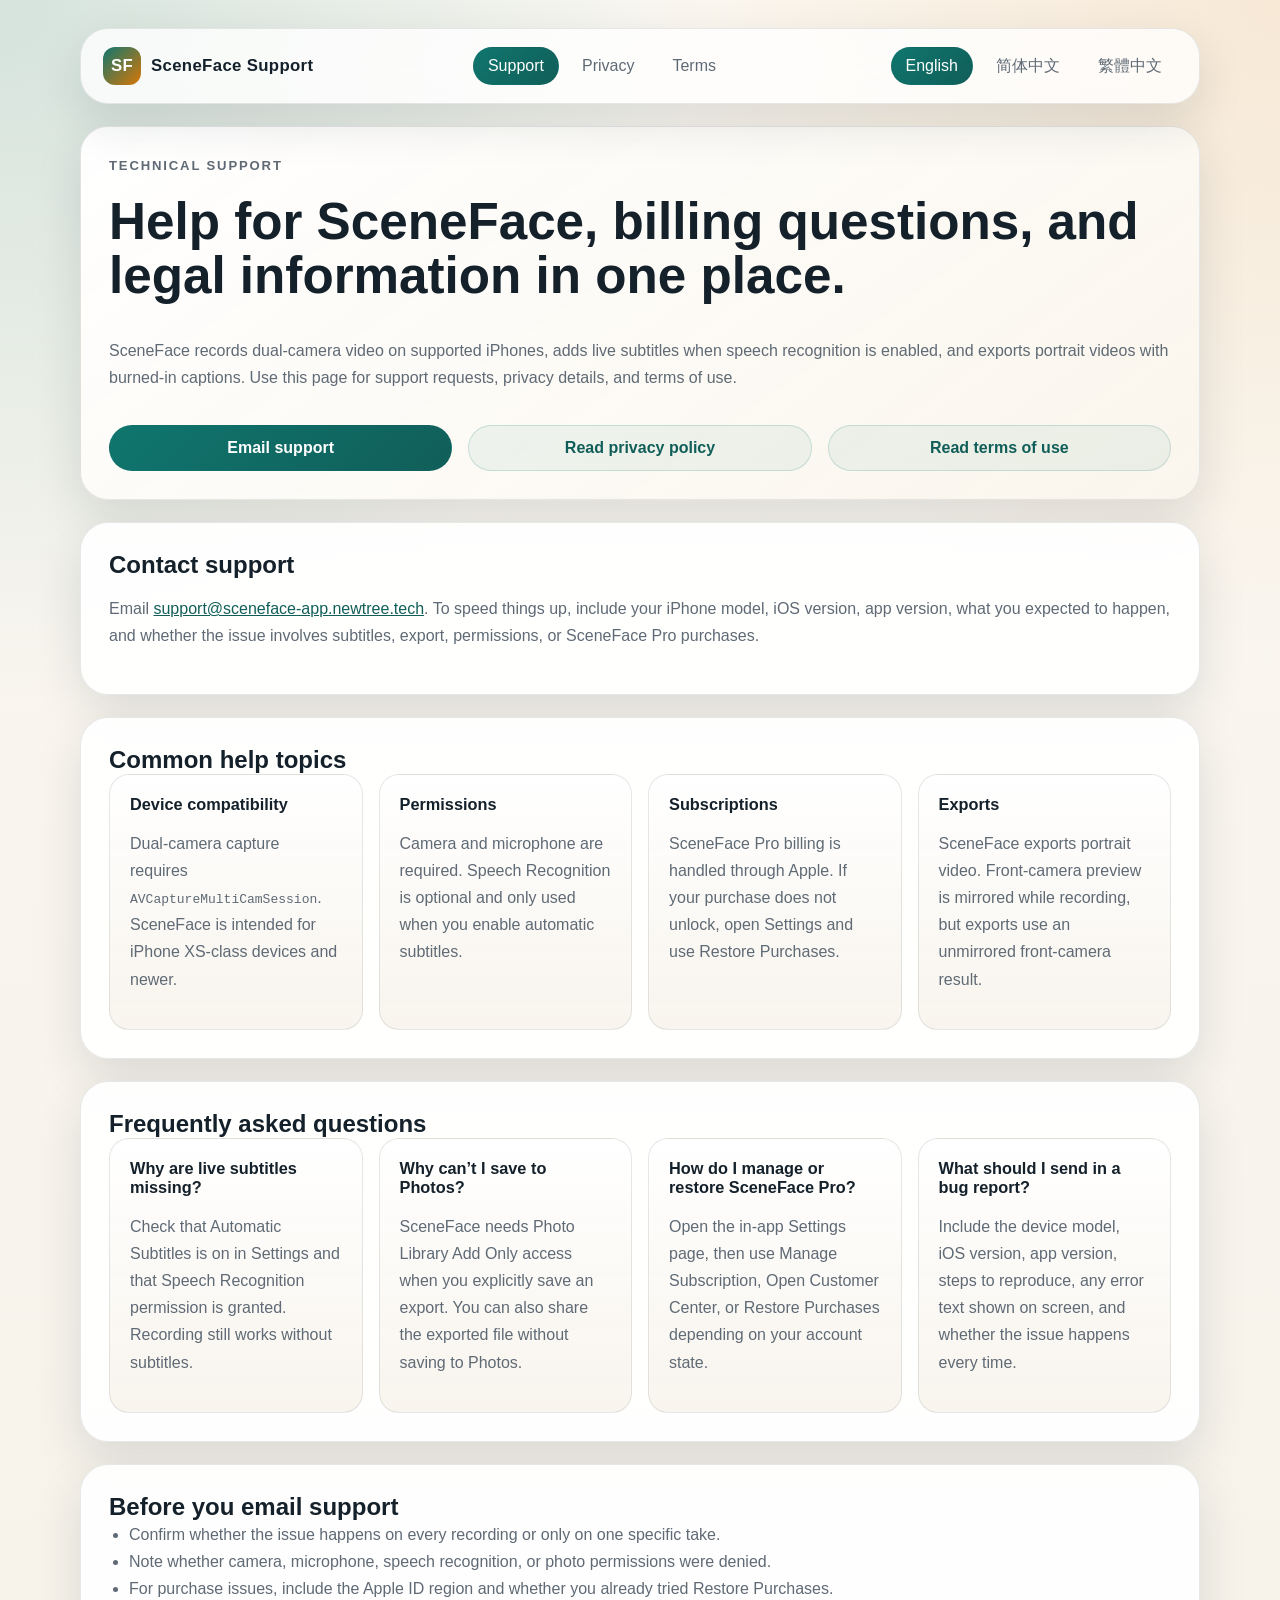
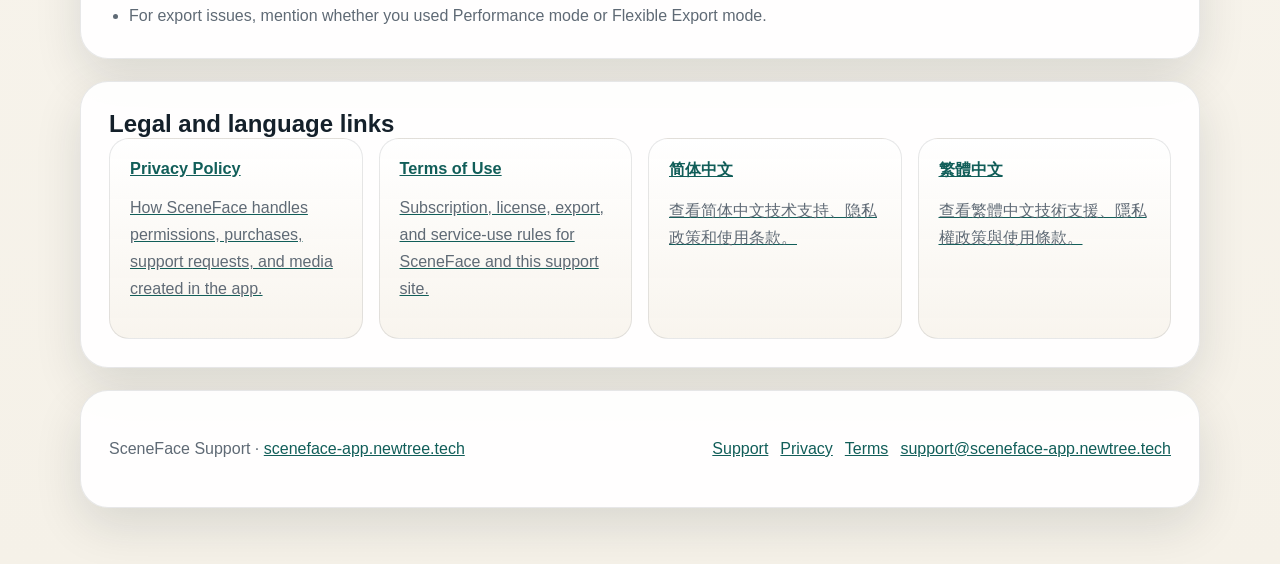
==== docs/index.html @ 42ea3ce8 "Initial commit" ====
<!doctype html>
<html lang="en">
  <head>
    <meta charset="utf-8">
    <meta name="viewport" content="width=device-width, initial-scale=1">
    <title>SceneFace Support</title>
    <meta name="description" content="Technical support, privacy information, and terms for SceneFace.">
    <link rel="canonical" href="https://sceneface-app.newtree.tech/index.html">
    <link rel="alternate" hreflang="en" href="https://sceneface-app.newtree.tech/index.html">
    <link rel="alternate" hreflang="zh-Hans" href="https://sceneface-app.newtree.tech/zh-Hans/index.html">
    <link rel="alternate" hreflang="zh-Hant" href="https://sceneface-app.newtree.tech/zh-Hant/index.html">
    <link rel="stylesheet" href="support.css">
  </head>
  <body>
    <div class="page-shell">
      <header class="site-header">
        <a class="brand" href="index.html">
          <span class="brand-badge">SF</span>
          <span>SceneFace Support</span>
        </a>
        <nav class="nav-group" aria-label="Page">
          <a class="active" href="index.html">Support</a>
          <a href="privacy.html">Privacy</a>
          <a href="terms.html">Terms</a>
        </nav>
        <nav class="nav-group" aria-label="Language">
          <a class="active" href="index.html">English</a>
          <a href="zh-Hans/index.html">简体中文</a>
          <a href="zh-Hant/index.html">繁體中文</a>
        </nav>
      </header>

      <main>
        <section class="hero">
          <p class="eyebrow">Technical Support</p>
          <h1>Help for SceneFace, billing questions, and legal information in one place.</h1>
          <p>
            SceneFace records dual-camera video on supported iPhones, adds live subtitles when speech recognition is enabled,
            and exports portrait videos with burned-in captions. Use this page for support requests, privacy details, and terms of use.
          </p>
          <div class="cta-row">
            <a class="button button-primary" href="mailto:support@sceneface-app.newtree.tech">Email support</a>
            <a class="button button-secondary" href="privacy.html">Read privacy policy</a>
            <a class="button button-secondary" href="terms.html">Read terms of use</a>
          </div>
        </section>

        <section class="panel">
          <h2>Contact support</h2>
          <p>
            Email <a href="mailto:support@sceneface-app.newtree.tech">support@sceneface-app.newtree.tech</a>.
            To speed things up, include your iPhone model, iOS version, app version, what you expected to happen,
            and whether the issue involves subtitles, export, permissions, or SceneFace Pro purchases.
          </p>
        </section>

        <section class="panel">
          <h2>Common help topics</h2>
          <div class="card-grid">
            <article class="card">
              <h3>Device compatibility</h3>
              <p>Dual-camera capture requires <code>AVCaptureMultiCamSession</code>. SceneFace is intended for iPhone XS-class devices and newer.</p>
            </article>
            <article class="card">
              <h3>Permissions</h3>
              <p>Camera and microphone are required. Speech Recognition is optional and only used when you enable automatic subtitles.</p>
            </article>
            <article class="card">
              <h3>Subscriptions</h3>
              <p>SceneFace Pro billing is handled through Apple. If your purchase does not unlock, open Settings and use Restore Purchases.</p>
            </article>
            <article class="card">
              <h3>Exports</h3>
              <p>SceneFace exports portrait video. Front-camera preview is mirrored while recording, but exports use an unmirrored front-camera result.</p>
            </article>
          </div>
        </section>

        <section class="panel">
          <h2>Frequently asked questions</h2>
          <div class="card-grid">
            <article class="card">
              <h3>Why are live subtitles missing?</h3>
              <p>Check that Automatic Subtitles is on in Settings and that Speech Recognition permission is granted. Recording still works without subtitles.</p>
            </article>
            <article class="card">
              <h3>Why can’t I save to Photos?</h3>
              <p>SceneFace needs Photo Library Add Only access when you explicitly save an export. You can also share the exported file without saving to Photos.</p>
            </article>
            <article class="card">
              <h3>How do I manage or restore SceneFace Pro?</h3>
              <p>Open the in-app Settings page, then use Manage Subscription, Open Customer Center, or Restore Purchases depending on your account state.</p>
            </article>
            <article class="card">
              <h3>What should I send in a bug report?</h3>
              <p>Include the device model, iOS version, app version, steps to reproduce, any error text shown on screen, and whether the issue happens every time.</p>
            </article>
          </div>
        </section>

        <section class="panel">
          <h2>Before you email support</h2>
          <ul class="support-list">
            <li>Confirm whether the issue happens on every recording or only on one specific take.</li>
            <li>Note whether camera, microphone, speech recognition, or photo permissions were denied.</li>
            <li>For purchase issues, include the Apple ID region and whether you already tried Restore Purchases.</li>
            <li>For export issues, mention whether you used Performance mode or Flexible Export mode.</li>
          </ul>
        </section>

        <section class="panel">
          <h2>Legal and language links</h2>
          <div class="link-grid">
            <a class="link-card" href="privacy.html">
              <h3>Privacy Policy</h3>
              <p>How SceneFace handles permissions, purchases, support requests, and media created in the app.</p>
            </a>
            <a class="link-card" href="terms.html">
              <h3>Terms of Use</h3>
              <p>Subscription, license, export, and service-use rules for SceneFace and this support site.</p>
            </a>
            <a class="link-card" href="zh-Hans/index.html">
              <h3>简体中文</h3>
              <p>查看简体中文技术支持、隐私政策和使用条款。</p>
            </a>
            <a class="link-card" href="zh-Hant/index.html">
              <h3>繁體中文</h3>
              <p>查看繁體中文技術支援、隱私權政策與使用條款。</p>
            </a>
          </div>
        </section>
      </main>

      <footer class="footer">
        <p class="muted">SceneFace Support · <a href="https://sceneface-app.newtree.tech">sceneface-app.newtree.tech</a></p>
        <div class="footer-links">
          <a href="index.html">Support</a>
          <a href="privacy.html">Privacy</a>
          <a href="terms.html">Terms</a>
          <a href="mailto:support@sceneface-app.newtree.tech">support@sceneface-app.newtree.tech</a>
        </div>
      </footer>
    </div>
  </body>
</html>
---- docs/support.css ----
:root {
  color-scheme: light;
  --bg: #f5f1e8;
  --bg-accent: #fffaf2;
  --surface: rgba(255, 255, 255, 0.78);
  --surface-strong: rgba(255, 255, 255, 0.92);
  --text: #14202a;
  --muted: #5f6a75;
  --line: rgba(20, 32, 42, 0.1);
  --brand: #0f766e;
  --brand-deep: #115e59;
  --highlight: #d97706;
  --shadow: 0 18px 48px rgba(20, 32, 42, 0.12);
  --radius-xl: 28px;
  --radius-lg: 20px;
  --radius-md: 14px;
}

* {
  box-sizing: border-box;
}

html {
  min-height: 100%;
}

body {
  margin: 0;
  min-height: 100%;
  font-family: "Avenir Next", "PingFang SC", "PingFang TC", "Noto Sans SC", "Noto Sans TC", sans-serif;
  color: var(--text);
  background:
    radial-gradient(circle at top left, rgba(15, 118, 110, 0.16), transparent 28%),
    radial-gradient(circle at top right, rgba(217, 119, 6, 0.12), transparent 26%),
    linear-gradient(180deg, #fbf8f2 0%, var(--bg) 100%);
}

a {
  color: var(--brand-deep);
}

.page-shell {
  width: min(1120px, calc(100% - 32px));
  margin: 0 auto;
  padding: 28px 0 56px;
}

.site-header {
  display: flex;
  flex-wrap: wrap;
  align-items: center;
  justify-content: space-between;
  gap: 16px;
  padding: 18px 22px;
  border: 1px solid var(--line);
  border-radius: var(--radius-xl);
  background: var(--surface);
  backdrop-filter: blur(18px);
  box-shadow: var(--shadow);
}

.brand {
  display: inline-flex;
  align-items: center;
  gap: 10px;
  font-size: 1.05rem;
  font-weight: 700;
  letter-spacing: 0.02em;
  text-decoration: none;
  color: var(--text);
}

.brand-badge {
  display: inline-flex;
  align-items: center;
  justify-content: center;
  width: 38px;
  height: 38px;
  border-radius: 12px;
  background: linear-gradient(135deg, var(--brand), var(--highlight));
  color: #fff;
  font-weight: 800;
}

.nav-group {
  display: flex;
  flex-wrap: wrap;
  gap: 8px;
}

.nav-group a {
  display: inline-flex;
  align-items: center;
  justify-content: center;
  min-height: 38px;
  padding: 0 14px;
  border-radius: 999px;
  text-decoration: none;
  color: var(--muted);
  border: 1px solid transparent;
}

.nav-group a:hover,
.nav-group a:focus-visible {
  color: var(--brand-deep);
  border-color: rgba(15, 118, 110, 0.18);
  background: rgba(15, 118, 110, 0.07);
  outline: none;
}

.nav-group a.active {
  color: #fff;
  background: linear-gradient(135deg, var(--brand), var(--brand-deep));
}

.hero,
.panel,
.footer {
  margin-top: 22px;
  padding: 28px;
  border: 1px solid var(--line);
  border-radius: var(--radius-xl);
  background: var(--surface-strong);
  box-shadow: var(--shadow);
}

.hero {
  display: grid;
  gap: 18px;
  background:
    linear-gradient(145deg, rgba(255, 255, 255, 0.96), rgba(250, 245, 235, 0.92)),
    var(--surface-strong);
}

.eyebrow {
  margin: 0;
  font-size: 0.82rem;
  font-weight: 700;
  letter-spacing: 0.14em;
  text-transform: uppercase;
  color: var(--brand);
}

.hero h1,
.panel h2,
.legal h2,
.legal h3 {
  margin: 0;
}

.hero h1 {
  font-size: clamp(2rem, 4vw, 3.4rem);
  line-height: 1.05;
}

.hero p,
.panel p,
.panel li,
.legal p,
.legal li,
.footer p {
  color: var(--muted);
  line-height: 1.7;
}

.cta-row,
.card-grid,
.link-grid {
  display: grid;
  gap: 16px;
}

.cta-row {
  grid-template-columns: repeat(auto-fit, minmax(220px, 1fr));
}

.card-grid {
  grid-template-columns: repeat(auto-fit, minmax(240px, 1fr));
}

.link-grid {
  grid-template-columns: repeat(auto-fit, minmax(180px, 1fr));
}

.card,
.link-card {
  padding: 20px;
  border-radius: var(--radius-lg);
  border: 1px solid var(--line);
  background: linear-gradient(180deg, rgba(255, 255, 255, 0.98), rgba(248, 244, 237, 0.96));
}

.card h3,
.link-card h3 {
  margin: 0 0 8px;
  font-size: 1.02rem;
}

.button {
  display: inline-flex;
  align-items: center;
  justify-content: center;
  gap: 8px;
  min-height: 46px;
  padding: 0 18px;
  border-radius: 999px;
  border: 1px solid transparent;
  text-decoration: none;
  font-weight: 700;
}

.button-primary {
  color: #fff;
  background: linear-gradient(135deg, var(--brand), var(--brand-deep));
}

.button-secondary {
  color: var(--brand-deep);
  border-color: rgba(15, 118, 110, 0.18);
  background: rgba(15, 118, 110, 0.06);
}

.legal {
  display: grid;
  gap: 22px;
}

.legal section {
  display: grid;
  gap: 10px;
}

.legal ul,
.legal ol,
.support-list {
  margin: 0;
  padding-left: 20px;
}

.footer {
  display: flex;
  flex-wrap: wrap;
  align-items: center;
  justify-content: space-between;
  gap: 14px;
}

.footer-links {
  display: flex;
  flex-wrap: wrap;
  gap: 12px;
}

.muted {
  color: var(--muted);
}

@media (max-width: 720px) {
  .page-shell {
    width: min(100% - 20px, 1120px);
    padding-top: 16px;
    padding-bottom: 32px;
  }

  .site-header,
  .hero,
  .panel,
  .footer {
    padding: 20px;
    border-radius: 22px;
  }
}
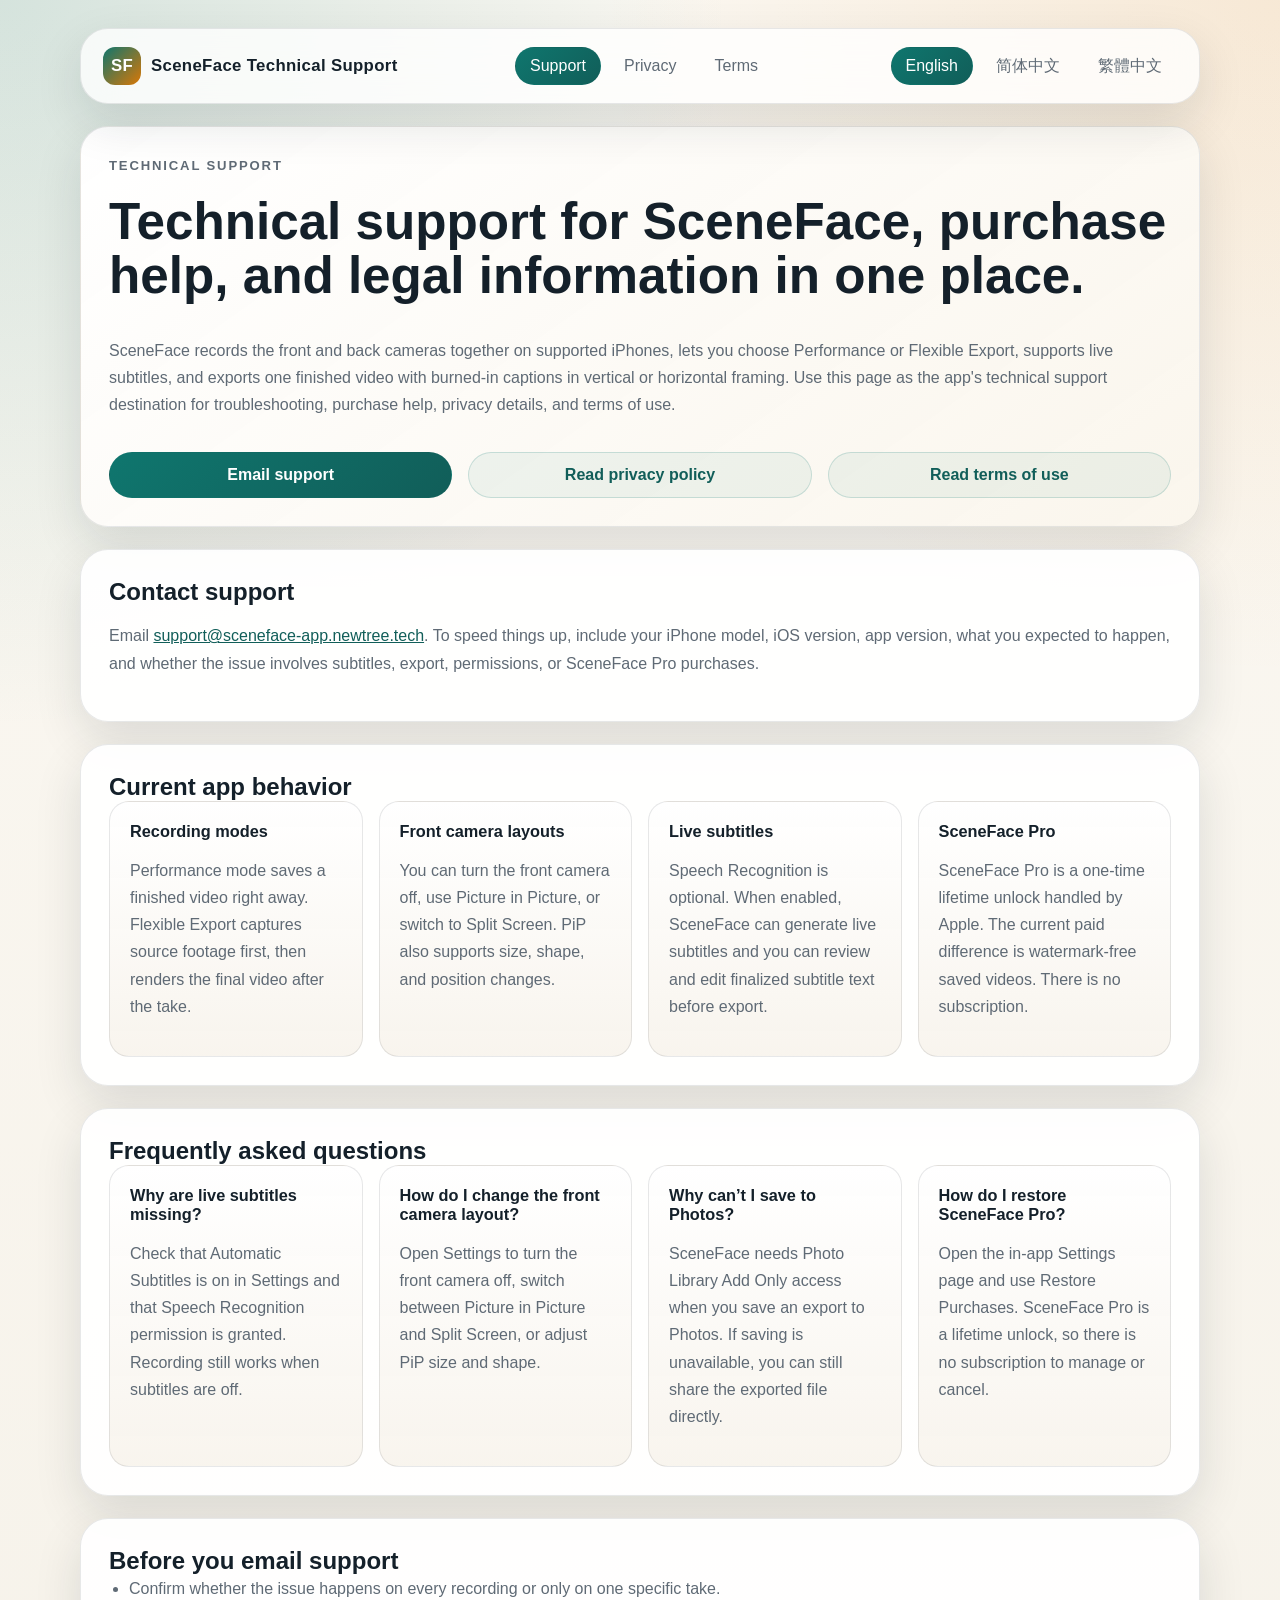
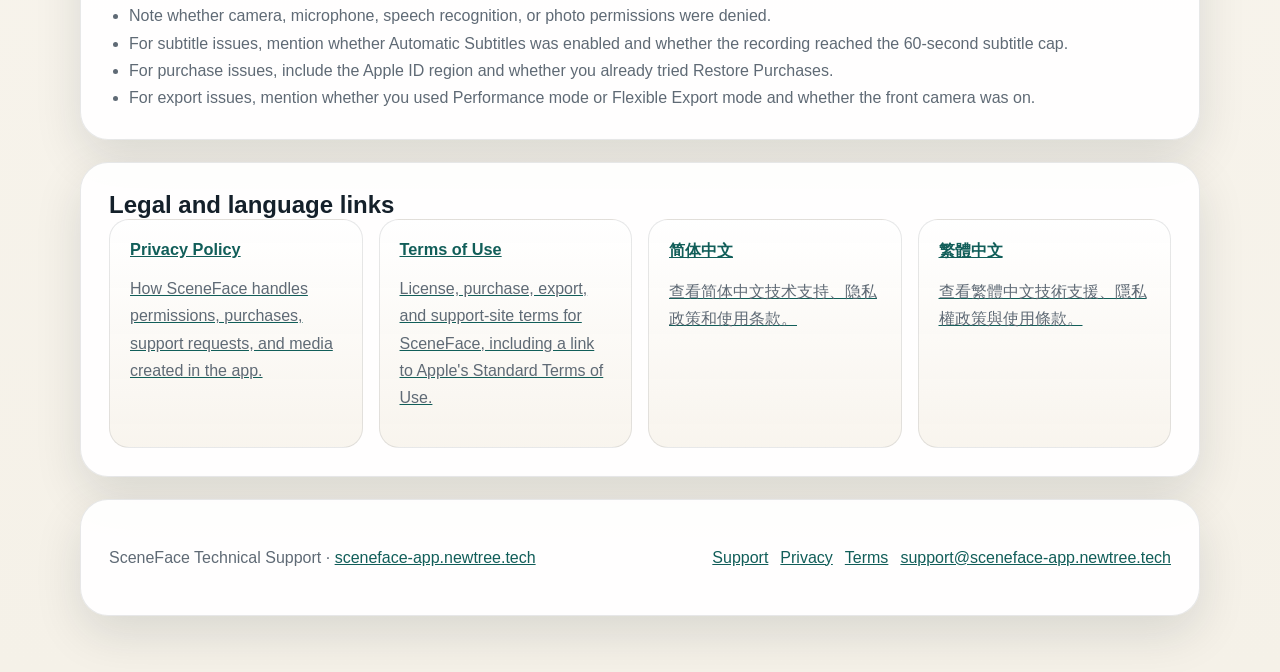
==== commit b7efb047: "docs: refresh support site copy across locales Align English, zh-Hans, and zh-Hant pages with curren" ====
--- a/docs/index.html
+++ b/docs/index.html
@@ -3,8 +3,8 @@
   <head>
     <meta charset="utf-8">
     <meta name="viewport" content="width=device-width, initial-scale=1">
-    <title>SceneFace Support</title>
-    <meta name="description" content="Technical support, privacy information, and terms for SceneFace.">
+    <title>SceneFace Technical Support</title>
+    <meta name="description" content="Technical support page for SceneFace, including troubleshooting, purchase help, privacy details, and terms.">
     <link rel="canonical" href="https://sceneface-app.newtree.tech/index.html">
     <link rel="alternate" hreflang="en" href="https://sceneface-app.newtree.tech/index.html">
     <link rel="alternate" hreflang="zh-Hans" href="https://sceneface-app.newtree.tech/zh-Hans/index.html">
@@ -16,7 +16,7 @@
       <header class="site-header">
         <a class="brand" href="index.html">
           <span class="brand-badge">SF</span>
-          <span>SceneFace Support</span>
+          <span>SceneFace Technical Support</span>
         </a>
         <nav class="nav-group" aria-label="Page">
           <a class="active" href="index.html">Support</a>
@@ -33,10 +33,13 @@
       <main>
         <section class="hero">
           <p class="eyebrow">Technical Support</p>
-          <h1>Help for SceneFace, billing questions, and legal information in one place.</h1>
+          <h1>Technical support for SceneFace, purchase help, and legal information in one place.</h1>
           <p>
-            SceneFace records dual-camera video on supported iPhones, adds live subtitles when speech recognition is enabled,
-            and exports portrait videos with burned-in captions. Use this page for support requests, privacy details, and terms of use.
+            SceneFace records the front and back cameras together on supported iPhones, lets you choose
+            Performance or Flexible Export, supports live subtitles, and exports one finished video with burned-in captions
+            in vertical or horizontal framing.
+            Use this page as the app's technical support destination for troubleshooting, purchase help, privacy details,
+            and terms of use.
           </p>
           <div class="cta-row">
             <a class="button button-primary" href="mailto:support@sceneface-app.newtree.tech">Email support</a>
@@ -55,23 +58,23 @@
         </section>
 
         <section class="panel">
-          <h2>Common help topics</h2>
+          <h2>Current app behavior</h2>
           <div class="card-grid">
             <article class="card">
-              <h3>Device compatibility</h3>
-              <p>Dual-camera capture requires <code>AVCaptureMultiCamSession</code>. SceneFace is intended for iPhone XS-class devices and newer.</p>
+              <h3>Recording modes</h3>
+              <p>Performance mode saves a finished video right away. Flexible Export captures source footage first, then renders the final video after the take.</p>
             </article>
             <article class="card">
-              <h3>Permissions</h3>
-              <p>Camera and microphone are required. Speech Recognition is optional and only used when you enable automatic subtitles.</p>
+              <h3>Front camera layouts</h3>
+              <p>You can turn the front camera off, use Picture in Picture, or switch to Split Screen. PiP also supports size, shape, and position changes.</p>
             </article>
             <article class="card">
-              <h3>Subscriptions</h3>
-              <p>SceneFace Pro billing is handled through Apple. If your purchase does not unlock, open Settings and use Restore Purchases.</p>
+              <h3>Live subtitles</h3>
+              <p>Speech Recognition is optional. When enabled, SceneFace can generate live subtitles and you can review and edit finalized subtitle text before export.</p>
             </article>
             <article class="card">
-              <h3>Exports</h3>
-              <p>SceneFace exports portrait video. Front-camera preview is mirrored while recording, but exports use an unmirrored front-camera result.</p>
+              <h3>SceneFace Pro</h3>
+              <p>SceneFace Pro is a one-time lifetime unlock handled by Apple. The current paid difference is watermark-free saved videos. There is no subscription.</p>
             </article>
           </div>
         </section>
@@ -81,19 +84,19 @@
           <div class="card-grid">
             <article class="card">
               <h3>Why are live subtitles missing?</h3>
-              <p>Check that Automatic Subtitles is on in Settings and that Speech Recognition permission is granted. Recording still works without subtitles.</p>
+              <p>Check that Automatic Subtitles is on in Settings and that Speech Recognition permission is granted. Recording still works when subtitles are off.</p>
+            </article>
+            <article class="card">
+              <h3>How do I change the front camera layout?</h3>
+              <p>Open Settings to turn the front camera off, switch between Picture in Picture and Split Screen, or adjust PiP size and shape.</p>
             </article>
             <article class="card">
               <h3>Why can’t I save to Photos?</h3>
-              <p>SceneFace needs Photo Library Add Only access when you explicitly save an export. You can also share the exported file without saving to Photos.</p>
+              <p>SceneFace needs Photo Library Add Only access when you save an export to Photos. If saving is unavailable, you can still share the exported file directly.</p>
             </article>
             <article class="card">
-              <h3>How do I manage or restore SceneFace Pro?</h3>
-              <p>Open the in-app Settings page, then use Manage Subscription, Open Customer Center, or Restore Purchases depending on your account state.</p>
-            </article>
-            <article class="card">
-              <h3>What should I send in a bug report?</h3>
-              <p>Include the device model, iOS version, app version, steps to reproduce, any error text shown on screen, and whether the issue happens every time.</p>
+              <h3>How do I restore SceneFace Pro?</h3>
+              <p>Open the in-app Settings page and use Restore Purchases. SceneFace Pro is a lifetime unlock, so there is no subscription to manage or cancel.</p>
             </article>
           </div>
         </section>
@@ -103,8 +106,9 @@
           <ul class="support-list">
             <li>Confirm whether the issue happens on every recording or only on one specific take.</li>
             <li>Note whether camera, microphone, speech recognition, or photo permissions were denied.</li>
+            <li>For subtitle issues, mention whether Automatic Subtitles was enabled and whether the recording reached the 60-second subtitle cap.</li>
             <li>For purchase issues, include the Apple ID region and whether you already tried Restore Purchases.</li>
-            <li>For export issues, mention whether you used Performance mode or Flexible Export mode.</li>
+            <li>For export issues, mention whether you used Performance mode or Flexible Export mode and whether the front camera was on.</li>
           </ul>
         </section>
 
@@ -117,7 +121,7 @@
             </a>
             <a class="link-card" href="terms.html">
               <h3>Terms of Use</h3>
-              <p>Subscription, license, export, and service-use rules for SceneFace and this support site.</p>
+              <p>License, purchase, export, and support-site terms for SceneFace, including a link to Apple's Standard Terms of Use.</p>
             </a>
             <a class="link-card" href="zh-Hans/index.html">
               <h3>简体中文</h3>
@@ -132,7 +136,7 @@
       </main>
 
       <footer class="footer">
-        <p class="muted">SceneFace Support · <a href="https://sceneface-app.newtree.tech">sceneface-app.newtree.tech</a></p>
+        <p class="muted">SceneFace Technical Support · <a href="https://sceneface-app.newtree.tech">sceneface-app.newtree.tech</a></p>
         <div class="footer-links">
           <a href="index.html">Support</a>
           <a href="privacy.html">Privacy</a>
